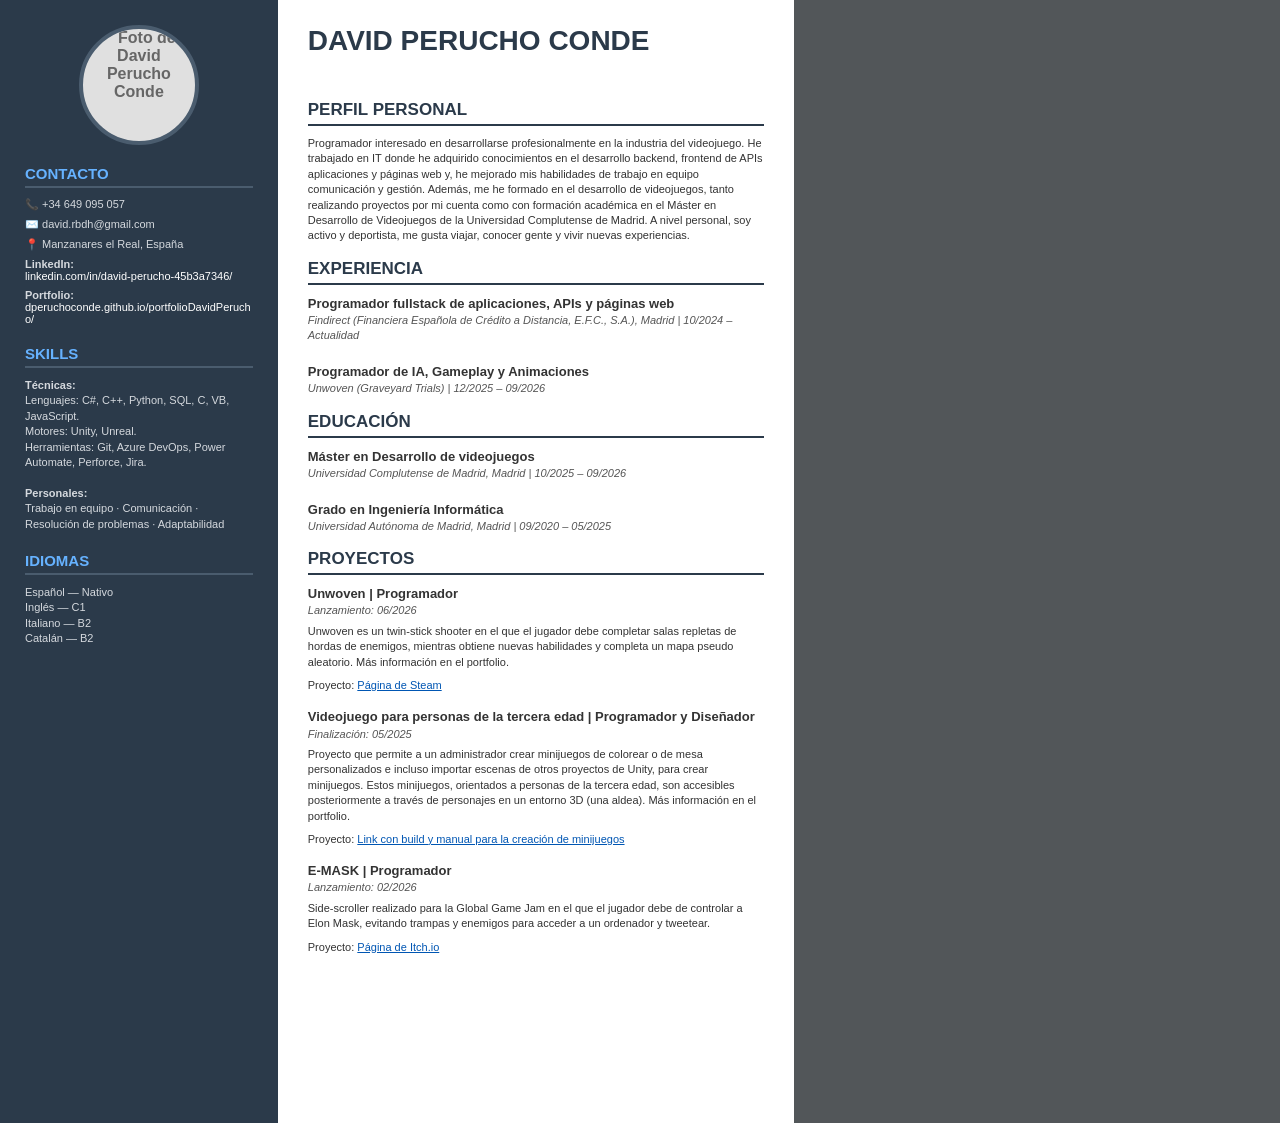
==== CV.html @ b2a5f0f1 "Feat(CV ingles)" ====
<!DOCTYPE html>
<html lang="es">
<head>
<meta charset="UTF-8">
<title>CV David Perucho Conde</title>
<style>
    @page {
        size: A4;
        margin: 0;
    }

    * {
        box-sizing: border-box;
    }

    html, body {
        margin: 0;
        padding: 0;
        width: 210mm;
        min-height: 297mm;
    }

    body {
        font-family: 'Segoe UI', Roboto, Helvetica, Arial, sans-serif;
        background: #525659;
    }

    .cv-container {
        display: flex;
        width: 210mm;
        height: 297mm;
        min-height: 297mm;
        margin: 0 auto;
        background: #ffffff;
    }

    .left-column {
        width: 35%;
        background-color: #2b3a4a;
        color: #ffffff;
        padding: 25px 25px;
    }

    .right-column {
        width: 65%;
        padding: 25px 30px;
        color: #333333;
    }

    .photo-box {
        width: 120px;
        height: 120px;
        background-color: #e0e0e0;
        border-radius: 50%;
        margin: 0 auto 20px auto;
        display: flex;
        align-items: center;
        justify-content: center;
        color: #666;
        font-weight: bold;
        text-align: center;
        border: 4px solid #4a5c6e;
    }

    h1 {
        font-size: 28px;
        margin: 0 0 10px 0;
        text-transform: uppercase;
        color: #2b3a4a;
    }

    h2.section-title-left {
        font-size: 15px;
        text-transform: uppercase;
        border-bottom: 2px solid #4a5c6e;
        padding-bottom: 4px;
        margin-top: 20px;
        margin-bottom: 10px;
        color: #66b2ff;
    }

    h2.section-title-right {
        font-size: 17px;
        text-transform: uppercase;
        border-bottom: 2px solid #2b3a4a;
        padding-bottom: 4px;
        margin-top: 15px;
        margin-bottom: 10px;
        color: #2b3a4a;
    }

    .section-content {
        font-size: 11px;
        line-height: 1.4;
        margin-bottom: 15px;
    }

    .contact-item {
        margin-bottom: 7px;
        font-size: 11px;
        word-wrap: break-word;
    }

    .contact-item a {
        color: #ffffff;
        text-decoration: none;
    }

    .job-title {
        font-weight: bold;
        font-size: 13px;
    }

    .company-date {
        font-style: italic;
        color: #555;
        margin-bottom: 4px;
        font-size: 11px;
    }

    p {
        margin-top: 4px;
        margin-bottom: 8px;
    }

    a {
        color: #0056b3;
    }

    @media print {
        body {
            background: #ffffff;
        }

        .cv-container {
            margin: 0;
            box-shadow: none;
            page-break-after: avoid;
        }

        .left-column,
        .right-column {
            break-inside: avoid;
        }
    }

    .photo-box {
    width: 120px;
    height: 120px;
    background-color: #e0e0e0;
    border-radius: 50%;
    margin: 0 auto 20px auto;
    overflow: hidden;
    border: 4px solid #4a5c6e;
}

.photo-box img {
    width: 100%;
    height: 100%;
    object-fit: cover;
    display: block;
}

.left-column {
    width: 35%;
    background-color: #2b3a4a;
    color: #d5d9de;
    padding: 25px 25px;
}
</style>
</head>
<body>

<div class="cv-container">
    <!-- COLUMNA IZQUIERDA -->
    <div class="left-column">
        <div class="photo-box">
            <img src="assets/fotoCV.jpg" alt="Foto de David Perucho Conde">
        </div>

        <h2 class="section-title-left">Contacto</h2>
        <div class="contact-item">📞 +34 649 095 057</div>
        <div class="contact-item">✉️ david.rbdh@gmail.com</div>
        <div class="contact-item">📍 Manzanares el Real, España</div>
        <div class="contact-item"><strong>LinkedIn:</strong><br> <a href="https://www.linkedin.com/in/david-perucho-45b3a7346/">linkedin.com/in/david-perucho-45b3a7346/</a></div>
        <div class="contact-item"><strong>Portfolio:</strong><br> <a href="https://dperuchoconde.github.io/portfolioDavidPerucho/">dperuchoconde.github.io/portfolioDavidPerucho/</a></div>

        <h2 class="section-title-left">Skills</h2>
        <div class="section-content">
            <strong>Técnicas:</strong><br>
            Lenguajes: C#, C++, Python, SQL, C, VB, JavaScript.<br>
            Motores: Unity, Unreal.<br>
            Herramientas: Git, Azure DevOps, Power Automate, Perforce, Jira.<br><br>
            <strong>Personales:</strong><br>
            Trabajo en equipo · Comunicación · Resolución de problemas · Adaptabilidad
        </div>

        <h2 class="section-title-left">Idiomas</h2>
        <div class="section-content">
            Español — Nativo<br>
            Inglés — C1<br>
            Italiano — B2<br>
            Catalán — B2
        </div>
    </div>

    <!-- COLUMNA DERECHA -->
    <div class="right-column">
        <h1>David Perucho Conde</h1>
        <br>

        <h2 class="section-title-right">Perfil Personal</h2>
        <div class="section-content">
            Programador interesado en desarrollarse profesionalmente en la industria del videojuego. He trabajado en IT donde he adquirido conocimientos en el desarrollo backend, frontend de APIs aplicaciones y páginas web y, he mejorado mis habilidades de trabajo en equipo comunicación y gestión. Además, me he formado en el desarrollo de videojuegos, tanto realizando proyectos por mi cuenta como con formación académica en el Máster en Desarrollo de Videojuegos de la Universidad Complutense de Madrid. A nivel personal, soy activo y deportista, me gusta viajar, conocer gente y vivir nuevas experiencias.
        </div>

        <h2 class="section-title-right">Experiencia</h2>
        <div class="section-content">
            <div class="job-title">Programador fullstack de aplicaciones, APIs y páginas web</div>
            <div class="company-date">Findirect (Financiera Española de Crédito a Distancia, E.F.C., S.A.), Madrid | 10/2024 – Actualidad</div>
            <br>
            <div class="job-title">Programador de IA, Gameplay y Animaciones</div>
            <div class="company-date">Unwoven (Graveyard Trials) | 12/2025 – 09/2026</div>
        </div>

        <h2 class="section-title-right">Educación</h2>
        <div class="section-content">
            <div class="job-title">Máster en Desarrollo de videojuegos</div>
            <div class="company-date">Universidad Complutense de Madrid, Madrid | 10/2025 – 09/2026</div>
            <br>
            <div class="job-title">Grado en Ingeniería Informática</div>
            <div class="company-date">Universidad Autónoma de Madrid, Madrid | 09/2020 – 05/2025</div>
        </div>

        <h2 class="section-title-right">Proyectos</h2>
        <div class="section-content">
            <div class="job-title">Unwoven | Programador</div>
            <div class="company-date">Lanzamiento: 06/2026</div>
            <p style="margin-top:5px;">Unwoven es un twin-stick shooter en el que el jugador debe completar salas repletas de hordas de enemigos, mientras obtiene nuevas habilidades y completa un mapa pseudo aleatorio. Más información en el portfolio.</p>
            <p>Proyecto: <a href="https://store.steampowered.com/app/4551090/Unwoven">Página de Steam</a></p>

            <div class="job-title" style="margin-top:15px;">Videojuego para personas de la tercera edad | Programador y Diseñador</div>
            <div class="company-date">Finalización: 05/2025</div>
            <p style="margin-top:5px;">Proyecto que permite a un administrador crear minijuegos de colorear o de mesa personalizados e incluso importar escenas de otros proyectos de Unity, para crear minijuegos. Estos minijuegos, orientados a personas de la tercera edad, son accesibles posteriormente a través de personajes en un entorno 3D (una aldea). Más información en el portfolio.</p>
            <p>Proyecto: <a href="https://drive.google.com/file/d/1wWAoTLeNMbmfMWil0ME6w4BzPYtzCj_k/view?usp=sharing">Link con build y manual para la creación de minijuegos</a></p>

            <div class="job-title" style="margin-top:15px;">E-MASK | Programador</div>
            <div class="company-date">Lanzamiento: 02/2026</div>
            <p style="margin-top:5px;">Side-scroller realizado para la Global Game Jam en el que el jugador debe de controlar a Elon Mask, evitando trampas y enemigos para acceder a un ordenador y tweetear.</p>
            <p>Proyecto: <a href="https://davidperuchoconde.itch.io/e-mask">Página de Itch.io</a></p>
        </div>

    </div>
</div>

</body>
</html>
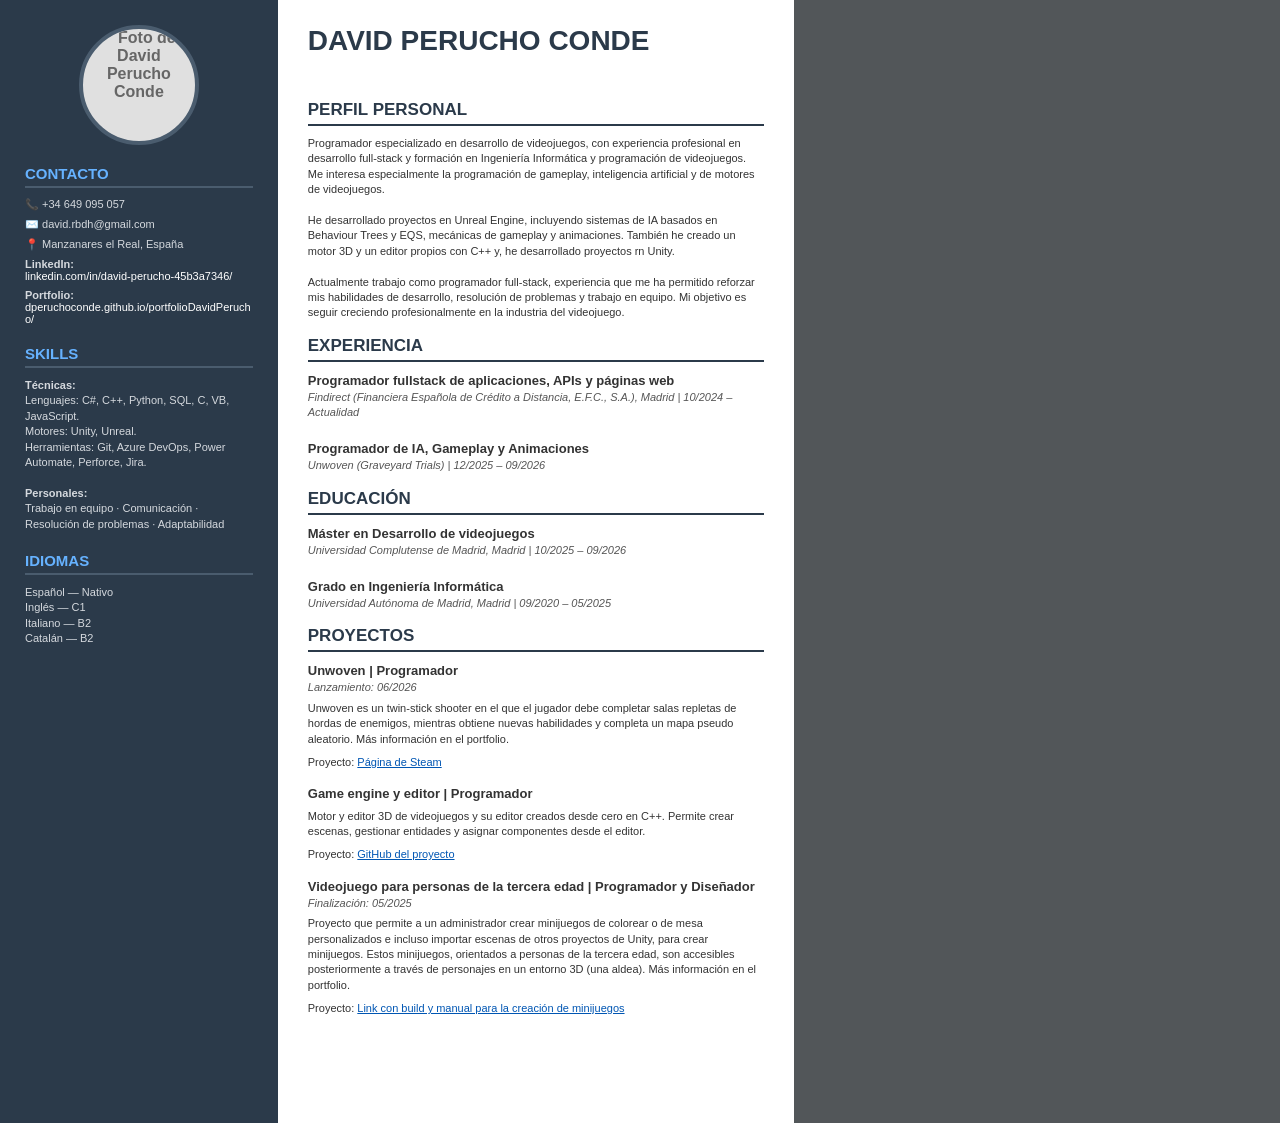
==== commit 997a63b0: "CV update" ====
--- a/CV.html
+++ b/CV.html
@@ -211,7 +211,19 @@
 
         <h2 class="section-title-right">Perfil Personal</h2>
         <div class="section-content">
-            Programador interesado en desarrollarse profesionalmente en la industria del videojuego. He trabajado en IT donde he adquirido conocimientos en el desarrollo backend, frontend de APIs aplicaciones y páginas web y, he mejorado mis habilidades de trabajo en equipo comunicación y gestión. Además, me he formado en el desarrollo de videojuegos, tanto realizando proyectos por mi cuenta como con formación académica en el Máster en Desarrollo de Videojuegos de la Universidad Complutense de Madrid. A nivel personal, soy activo y deportista, me gusta viajar, conocer gente y vivir nuevas experiencias.
+            Programador especializado en desarrollo de videojuegos, con experiencia profesional en desarrollo full-stack y 
+            formación en Ingeniería Informática y programación de videojuegos. Me interesa especialmente la programación de 
+            gameplay, inteligencia artificial y de motores de videojuegos.
+            <br>
+            <br>
+            He desarrollado proyectos en Unreal Engine, incluyendo sistemas de IA basados en Behaviour Trees y EQS, 
+            mecánicas de gameplay y animaciones. También he creado un motor 3D y un editor propios con C++ y,
+            he desarrollado proyectos rn Unity.
+            <br>
+            <br>
+            Actualmente trabajo como programador full-stack, experiencia que me ha permitido reforzar mis habilidades 
+            de desarrollo, resolución de problemas y trabajo en equipo. Mi objetivo es seguir creciendo profesionalmente 
+            en la industria del videojuego.
         </div>
 
         <h2 class="section-title-right">Experiencia</h2>
@@ -239,15 +251,14 @@
             <p style="margin-top:5px;">Unwoven es un twin-stick shooter en el que el jugador debe completar salas repletas de hordas de enemigos, mientras obtiene nuevas habilidades y completa un mapa pseudo aleatorio. Más información en el portfolio.</p>
             <p>Proyecto: <a href="https://store.steampowered.com/app/4551090/Unwoven">Página de Steam</a></p>
 
+            <div class="job-title" style="margin-top:15px;">Game engine y editor | Programador</div>
+            <p style="margin-top:5px;">Motor y editor 3D de videojuegos y su editor creados desde cero en C++. Permite crear escenas, gestionar entidades y asignar componentes desde el editor.</p>
+            <p>Proyecto: <a href="https://github.com/dPeruchoConde/PeruchoEngine">GitHub del proyecto</a></p>
+
             <div class="job-title" style="margin-top:15px;">Videojuego para personas de la tercera edad | Programador y Diseñador</div>
             <div class="company-date">Finalización: 05/2025</div>
             <p style="margin-top:5px;">Proyecto que permite a un administrador crear minijuegos de colorear o de mesa personalizados e incluso importar escenas de otros proyectos de Unity, para crear minijuegos. Estos minijuegos, orientados a personas de la tercera edad, son accesibles posteriormente a través de personajes en un entorno 3D (una aldea). Más información en el portfolio.</p>
             <p>Proyecto: <a href="https://drive.google.com/file/d/1wWAoTLeNMbmfMWil0ME6w4BzPYtzCj_k/view?usp=sharing">Link con build y manual para la creación de minijuegos</a></p>
-
-            <div class="job-title" style="margin-top:15px;">E-MASK | Programador</div>
-            <div class="company-date">Lanzamiento: 02/2026</div>
-            <p style="margin-top:5px;">Side-scroller realizado para la Global Game Jam en el que el jugador debe de controlar a Elon Mask, evitando trampas y enemigos para acceder a un ordenador y tweetear.</p>
-            <p>Proyecto: <a href="https://davidperuchoconde.itch.io/e-mask">Página de Itch.io</a></p>
         </div>
 
     </div>
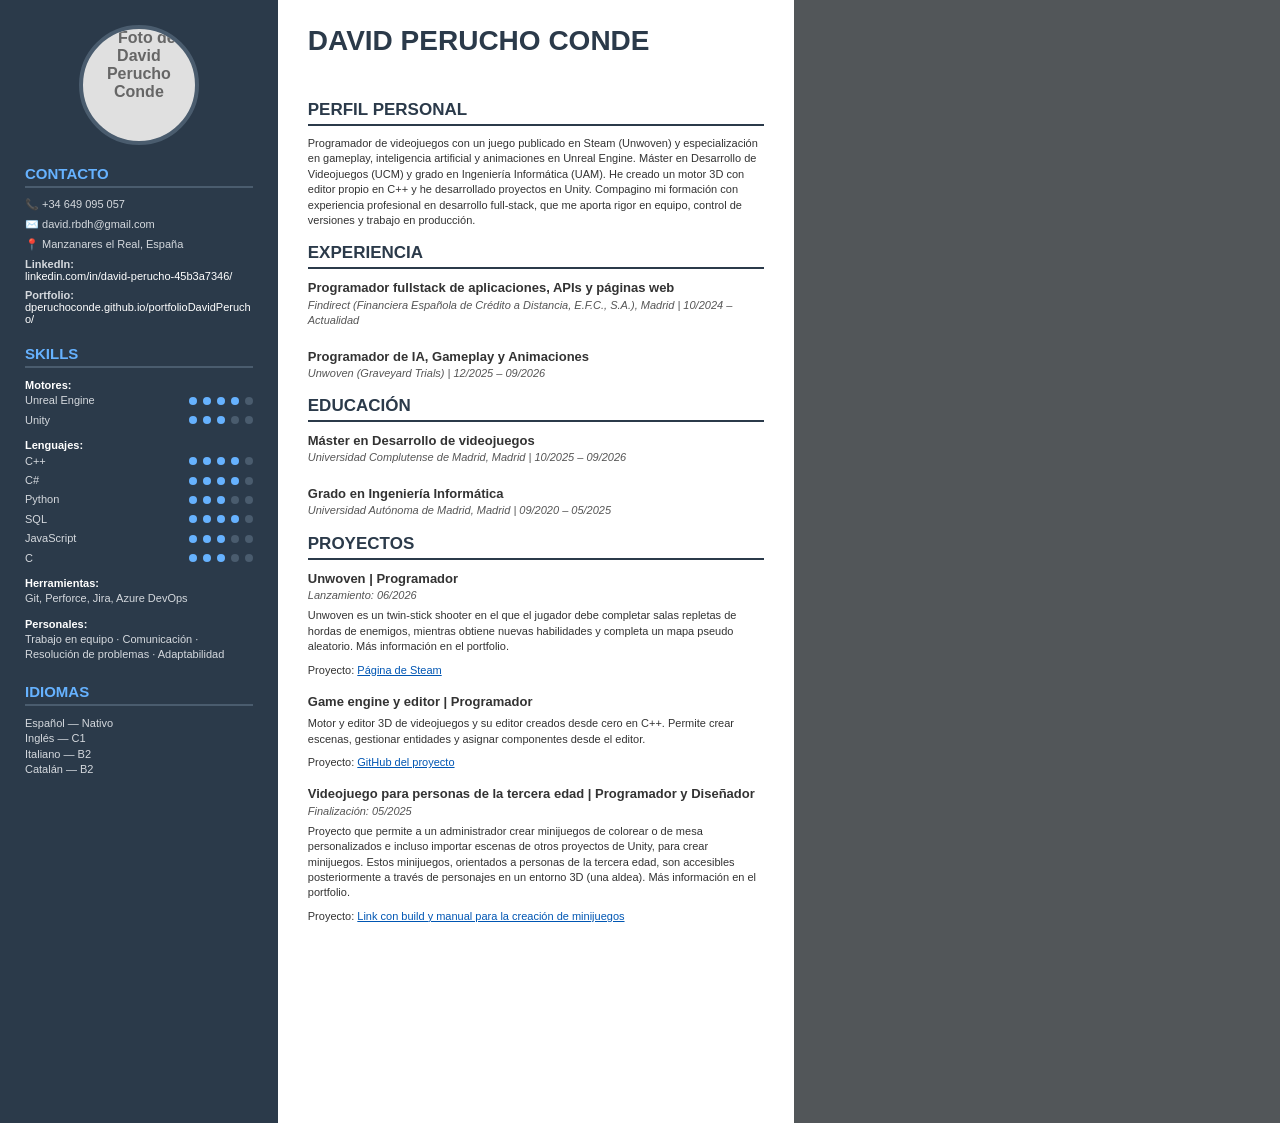
==== commit 191beebc: "CV and portfolio feedback update" ====
--- a/CV.html
+++ b/CV.html
@@ -123,23 +123,69 @@
         margin-bottom: 8px;
     }
 
+    ul { margin: 4px 0 8px 0; padding-left: 18px; }
+    li { margin-bottom: 3px; }
+
     a {
         color: #0056b3;
     }
 
+    .skill-group { margin-bottom: 10px; }
+    .skill-group strong { color: #ffffff; }
+
+    .skill-row {
+        display: flex;
+        justify-content: space-between;
+        align-items: center;
+        margin-bottom: 4px;
+    }
+
+    /* Nivel de 1 a 5: cambia la clase l1..l5 en cada habilidad */
+    .dots {
+        display: flex;
+        gap: 6px;
+        flex: none;
+    }
+
+    .dots i {
+        display: block;
+        width: 8px;
+        height: 8px;
+        border-radius: 50%;
+        background-color: #4a5c6e;
+    }
+
+    .dots.l1 i:nth-child(-n+1),
+    .dots.l2 i:nth-child(-n+2),
+    .dots.l3 i:nth-child(-n+3),
+    .dots.l4 i:nth-child(-n+4),
+    .dots.l5 i {
+        background-color: #66b2ff;
+    }
+
     @media print {
+        /* Mantener los colores y fondos */
+        * {
+            -webkit-print-color-adjust: exact !important;
+            print-color-adjust: exact !important;
+        }
+
+        /* Evitar que se oculten los fondos */
         body {
-            background: #ffffff;
-        }
-
-        .cv-container {
-            margin: 0;
-            box-shadow: none;
-            page-break-after: avoid;
-        }
-
-        .left-column,
-        .right-column {
+            background: white !important;
+        }
+
+        /* Mantener viñetas */
+        ul {
+            list-style-type: disc !important;
+        }
+
+        li::marker {
+            color: inherit !important;
+        }
+
+        /* Evitar cortes innecesarios */
+        .section, .card {
             break-inside: avoid;
         }
     }
@@ -186,13 +232,35 @@
         <div class="contact-item"><strong>Portfolio:</strong><br> <a href="https://dperuchoconde.github.io/portfolioDavidPerucho/">dperuchoconde.github.io/portfolioDavidPerucho/</a></div>
 
         <h2 class="section-title-left">Skills</h2>
-        <div class="section-content">
-            <strong>Técnicas:</strong><br>
-            Lenguajes: C#, C++, Python, SQL, C, VB, JavaScript.<br>
-            Motores: Unity, Unreal.<br>
-            Herramientas: Git, Azure DevOps, Power Automate, Perforce, Jira.<br><br>
-            <strong>Personales:</strong><br>
-            Trabajo en equipo · Comunicación · Resolución de problemas · Adaptabilidad
+       <div class="section-content">
+            <div class="skill-group">
+                <strong>Motores:</strong>
+                <div class="skill-row"><span>Unreal Engine</span><span class="dots l4"><i></i><i></i><i></i><i></i><i></i></span></div>
+                <div class="skill-row"><span>Unity</span><span class="dots l3"><i></i><i></i><i></i><i></i><i></i></span></div>
+            </div>
+            <div class="skill-group">
+                <strong>Lenguajes:</strong>
+                <div class="skill-row"><span>C++</span><span class="dots l4"><i></i><i></i><i></i><i></i><i></i></span></div>
+                <div class="skill-row"><span>C#</span><span class="dots l4"><i></i><i></i><i></i><i></i><i></i></span></div>
+                <div class="skill-row"><span>Python</span><span class="dots l3"><i></i><i></i><i></i><i></i><i></i></span></div>
+                <div class="skill-row"><span>SQL</span><span class="dots l4"><i></i><i></i><i></i><i></i><i></i></span></div>
+                <div class="skill-row"><span>JavaScript</span><span class="dots l3"><i></i><i></i><i></i><i></i><i></i></span></div>
+                <div class="skill-row"><span>C</span><span class="dots l3"><i></i><i></i><i></i><i></i><i></i></span></div>
+            </div>
+            <!--
+            <div class="skill-group">
+                <strong>Áreas:</strong><br>
+                Gameplay, IA (Behaviour Trees, EQS), animaciones, programación de motores
+            </div>
+            -->
+            <div class="skill-group">
+                <strong>Herramientas:</strong><br>
+                Git, Perforce, Jira, Azure DevOps
+            </div>
+            <div class="skill-group">
+                <strong>Personales:</strong><br>
+                Trabajo en equipo · Comunicación · Resolución de problemas · Adaptabilidad
+            </div>
         </div>
 
         <h2 class="section-title-left">Idiomas</h2>
@@ -211,19 +279,11 @@
 
         <h2 class="section-title-right">Perfil Personal</h2>
         <div class="section-content">
-            Programador especializado en desarrollo de videojuegos, con experiencia profesional en desarrollo full-stack y 
-            formación en Ingeniería Informática y programación de videojuegos. Me interesa especialmente la programación de 
-            gameplay, inteligencia artificial y de motores de videojuegos.
-            <br>
-            <br>
-            He desarrollado proyectos en Unreal Engine, incluyendo sistemas de IA basados en Behaviour Trees y EQS, 
-            mecánicas de gameplay y animaciones. También he creado un motor 3D y un editor propios con C++ y,
-            he desarrollado proyectos rn Unity.
-            <br>
-            <br>
-            Actualmente trabajo como programador full-stack, experiencia que me ha permitido reforzar mis habilidades 
-            de desarrollo, resolución de problemas y trabajo en equipo. Mi objetivo es seguir creciendo profesionalmente 
-            en la industria del videojuego.
+            Programador de videojuegos con un juego publicado en Steam (Unwoven) y especialización en gameplay, inteligencia 
+            artificial y animaciones en Unreal Engine. Máster en Desarrollo de Videojuegos (UCM) y grado en Ingeniería 
+            Informática (UAM). He creado un motor 3D con editor propio en C++ y he desarrollado proyectos en Unity. Compagino 
+            mi formación con experiencia profesional en desarrollo full-stack, que me aporta rigor en equipo, control de versiones 
+            y trabajo en producción.
         </div>
 
         <h2 class="section-title-right">Experiencia</h2>
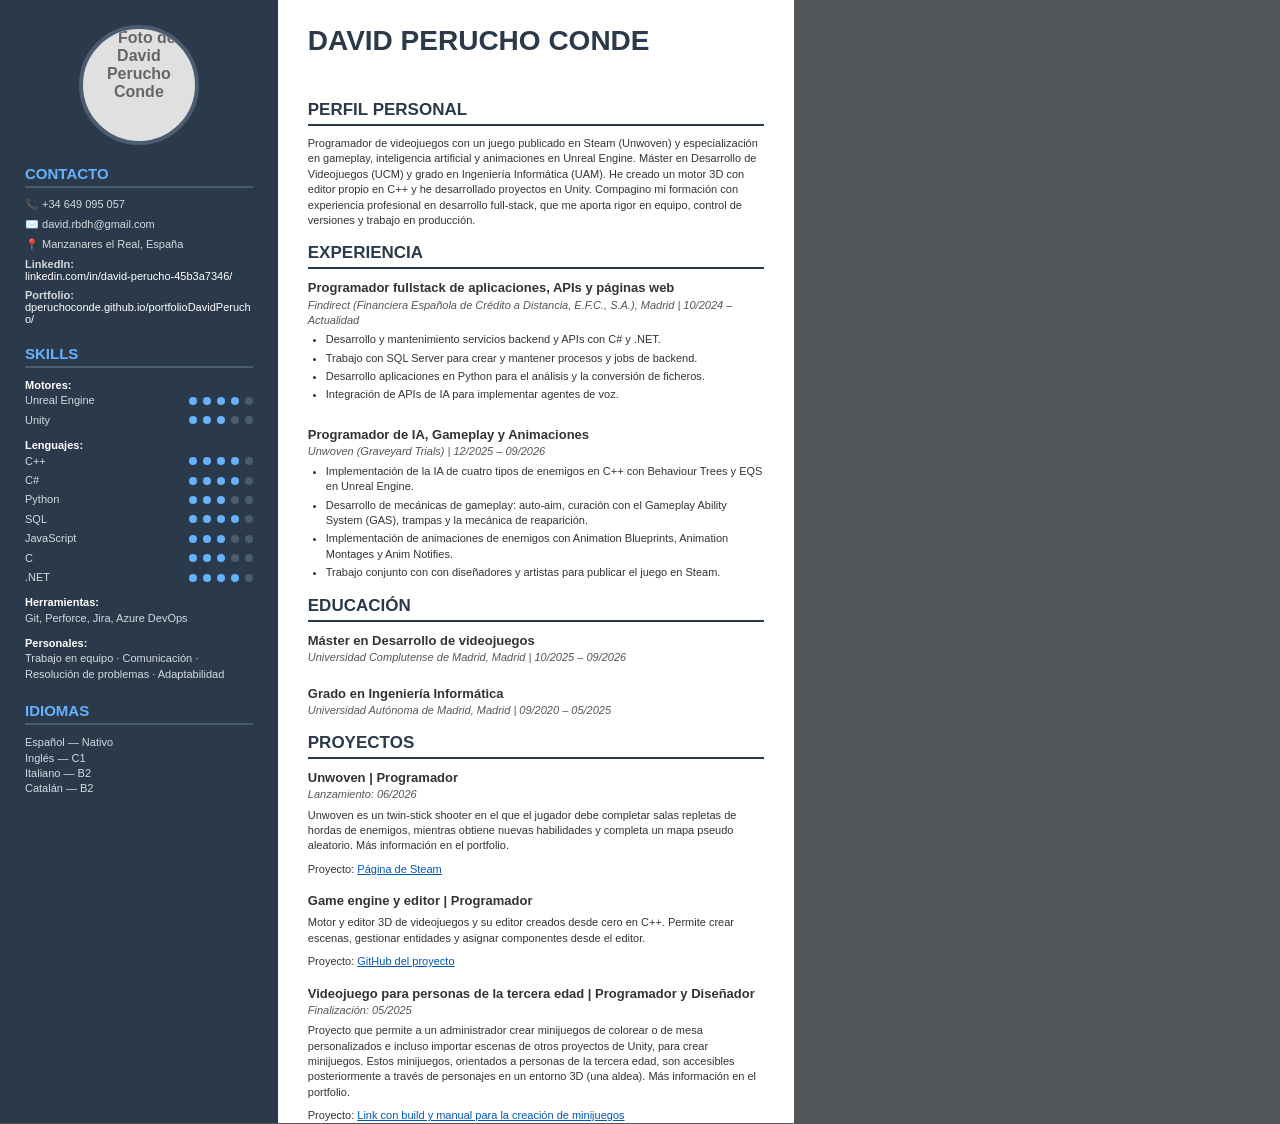
==== commit ae7abd1c: "Fix CV" ====
--- a/CV.html
+++ b/CV.html
@@ -4,6 +4,12 @@
 <meta charset="UTF-8">
 <title>CV David Perucho Conde</title>
 <style>
+    .contact-item a {
+        color: #ffffff;
+        text-decoration: none;
+        overflow-wrap: anywhere;
+    }
+
     @page {
         size: A4;
         margin: 0;
@@ -246,6 +252,7 @@
                 <div class="skill-row"><span>SQL</span><span class="dots l4"><i></i><i></i><i></i><i></i><i></i></span></div>
                 <div class="skill-row"><span>JavaScript</span><span class="dots l3"><i></i><i></i><i></i><i></i><i></i></span></div>
                 <div class="skill-row"><span>C</span><span class="dots l3"><i></i><i></i><i></i><i></i><i></i></span></div>
+                <div class="skill-row"><span>.NET</span><span class="dots l4"><i></i><i></i><i></i><i></i><i></i></span></div>
             </div>
             <!--
             <div class="skill-group">
@@ -290,9 +297,21 @@
         <div class="section-content">
             <div class="job-title">Programador fullstack de aplicaciones, APIs y páginas web</div>
             <div class="company-date">Findirect (Financiera Española de Crédito a Distancia, E.F.C., S.A.), Madrid | 10/2024 – Actualidad</div>
+            <ul>
+                <li>Desarrollo y mantenimiento servicios backend y APIs con C# y .NET.</li>
+                <li>Trabajo con SQL Server para crear y mantener procesos y jobs de backend.</li>
+                <li>Desarrollo aplicaciones en Python para el análisis y la conversión de ficheros.</li>
+                <li>Integración de APIs de IA para implementar agentes de voz.</li>
+            </ul>
             <br>
             <div class="job-title">Programador de IA, Gameplay y Animaciones</div>
             <div class="company-date">Unwoven (Graveyard Trials) | 12/2025 – 09/2026</div>
+            <ul>
+                <li>Implementación de la IA de cuatro tipos de enemigos en C++ con Behaviour Trees y EQS en Unreal Engine.</li>
+                <li>Desarrollo de mecánicas de gameplay: auto-aim, curación con el Gameplay Ability System (GAS), trampas y la mecánica de reaparición.</li>
+                <li>Implementación de animaciones de enemigos con Animation Blueprints, Animation Montages y Anim Notifies.</li>
+                <li>Trabajo conjunto con con diseñadores y artistas para publicar el juego en Steam.</li>
+            </ul>
         </div>
 
         <h2 class="section-title-right">Educación</h2>
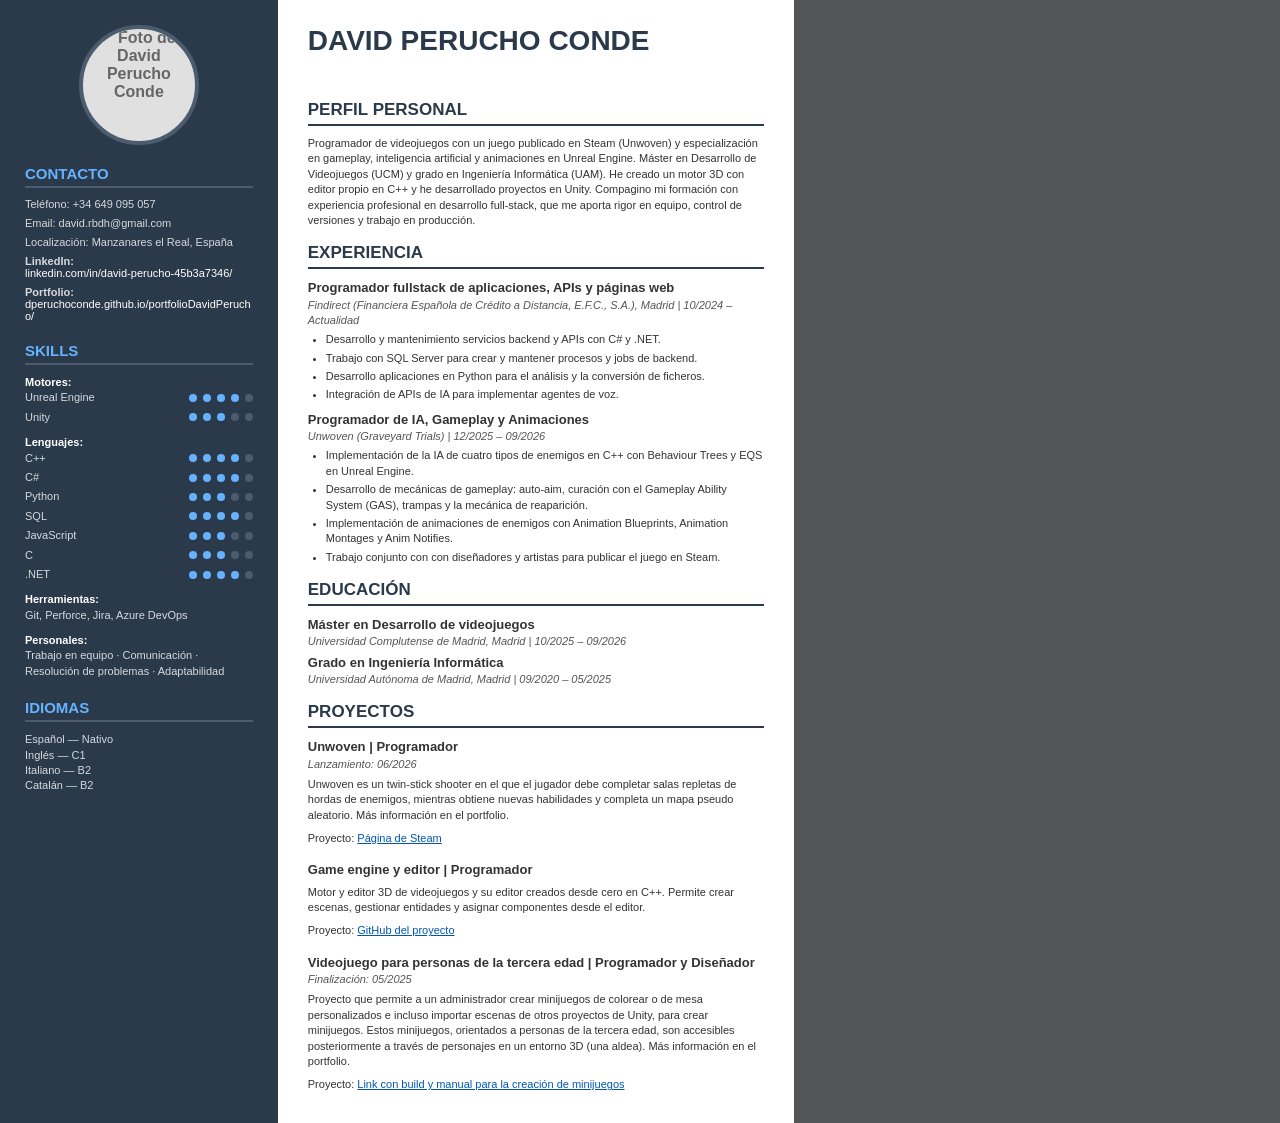
==== commit 694d6c1f: "Fix size CV" ====
--- a/CV.html
+++ b/CV.html
@@ -231,9 +231,9 @@
         </div>
 
         <h2 class="section-title-left">Contacto</h2>
-        <div class="contact-item">📞 +34 649 095 057</div>
-        <div class="contact-item">✉️ david.rbdh@gmail.com</div>
-        <div class="contact-item">📍 Manzanares el Real, España</div>
+        <div class="contact-item">Teléfono: +34 649 095 057</div>
+        <div class="contact-item">Email: david.rbdh@gmail.com</div>
+        <div class="contact-item">Localización: Manzanares el Real, España</div>
         <div class="contact-item"><strong>LinkedIn:</strong><br> <a href="https://www.linkedin.com/in/david-perucho-45b3a7346/">linkedin.com/in/david-perucho-45b3a7346/</a></div>
         <div class="contact-item"><strong>Portfolio:</strong><br> <a href="https://dperuchoconde.github.io/portfolioDavidPerucho/">dperuchoconde.github.io/portfolioDavidPerucho/</a></div>
 
@@ -303,7 +303,6 @@
                 <li>Desarrollo aplicaciones en Python para el análisis y la conversión de ficheros.</li>
                 <li>Integración de APIs de IA para implementar agentes de voz.</li>
             </ul>
-            <br>
             <div class="job-title">Programador de IA, Gameplay y Animaciones</div>
             <div class="company-date">Unwoven (Graveyard Trials) | 12/2025 – 09/2026</div>
             <ul>
@@ -318,7 +317,6 @@
         <div class="section-content">
             <div class="job-title">Máster en Desarrollo de videojuegos</div>
             <div class="company-date">Universidad Complutense de Madrid, Madrid | 10/2025 – 09/2026</div>
-            <br>
             <div class="job-title">Grado en Ingeniería Informática</div>
             <div class="company-date">Universidad Autónoma de Madrid, Madrid | 09/2020 – 05/2025</div>
         </div>
